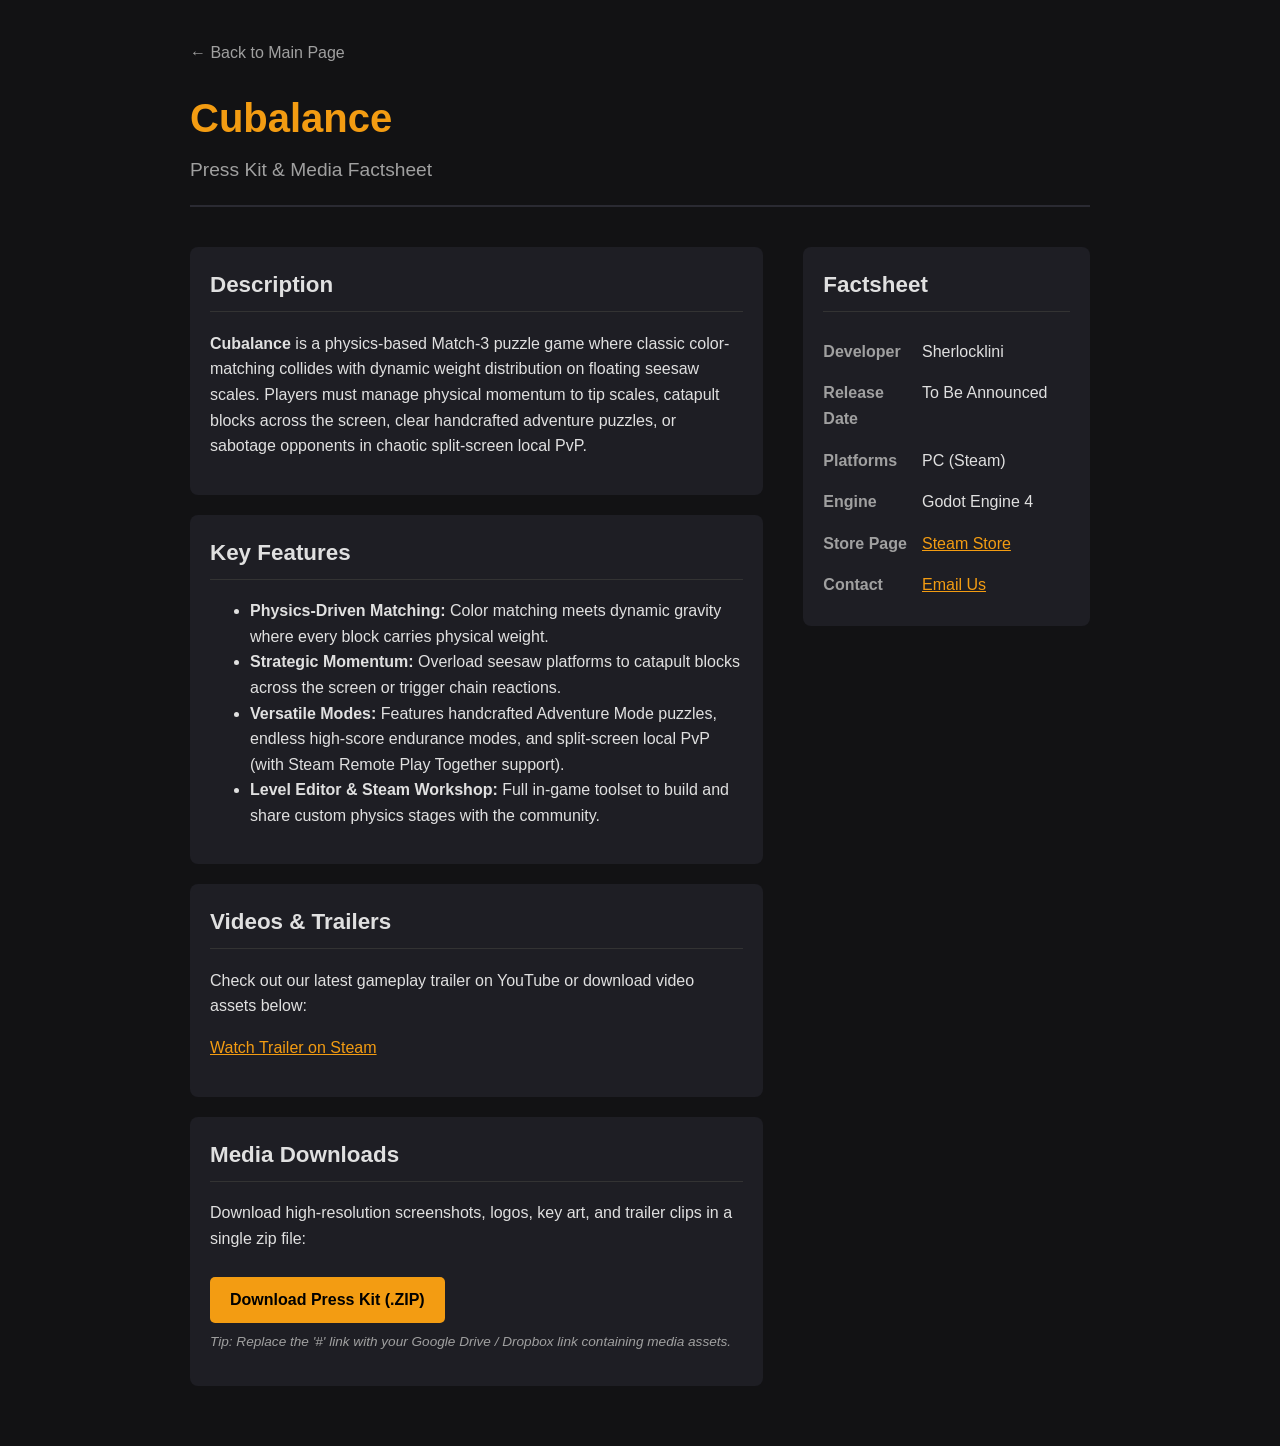
==== press.html @ 53b64dcb "Create press.html" ====
<!DOCTYPE html>
<html lang="en">
<head>
    <meta charset="UTF-8">
    <meta name="viewport" content="width=device-width, initial-scale=1.0">
    <title>Cubalance - Press Kit</title>
    <style>
        :root {
            --bg-color: #121214;
            --card-bg: #1e1e24;
            --accent-color: #f39c12;
            --text-color: #e0e0e0;
            --text-muted: #a0a0a0;
        }

        body {
            font-family: -apple-system, BlinkMacSystemFont, "Segoe UI", Roboto, Helvetica, Arial, sans-serif;
            background-color: var(--bg-color);
            color: var(--text-color);
            margin: 0;
            padding: 0;
            line-height: 1.6;
        }

        .container {
            max-width: 900px;
            margin: 0 auto;
            padding: 40px 20px;
        }

        header {
            border-bottom: 2px solid #2a2a32;
            padding-bottom: 20px;
            margin-bottom: 40px;
        }

        h1 {
            font-size: 2.5rem;
            margin: 0;
            color: var(--accent-color);
        }

        .subtitle {
            font-size: 1.2rem;
            color: var(--text-muted);
            margin-top: 5px;
        }

        .grid {
            display: grid;
            grid-template-columns: 2fr 1fr;
            gap: 40px;
        }

        @media (max-width: 768px) {
            .grid {
                grid-template-columns: 1fr;
            }
        }

        .card {
            background-color: var(--card-bg);
            padding: 20px;
            border-radius: 8px;
            margin-bottom: 20px;
        }

        h2 {
            font-size: 1.4rem;
            border-bottom: 1px solid #333;
            padding-bottom: 8px;
            margin-top: 0;
        }

        .factsheet table {
            width: 100%;
            border-collapse: collapse;
        }

        .factsheet td {
            padding: 8px 0;
            vertical-align: top;
        }

        .factsheet td:first-child {
            font-weight: bold;
            color: var(--text-muted);
            width: 40%;
        }

        .button {
            display: inline-block;
            background-color: var(--accent-color);
            color: #000;
            padding: 10px 20px;
            border-radius: 5px;
            text-decoration: none;
            font-weight: bold;
            margin-top: 10px;
        }

        .button:hover {
            opacity: 0.9;
        }

        a {
            color: var(--accent-color);
        }

        .nav-back {
            margin-bottom: 20px;
            display: inline-block;
            text-decoration: none;
            color: var(--text-muted);
        }
    </style>
</head>
<body>

<div class="container">
    <a href="index.html" class="nav-back">← Back to Main Page</a>

    <header>
        <h1>Cubalance</h1>
        <div class="subtitle">Press Kit & Media Factsheet</div>
    </header>

    <div class="grid">
        <!-- Main Content -->
        <main>
            <section class="card">
                <h2>Description</h2>
                <p>
                    <strong>Cubalance</strong> is a physics-based Match-3 puzzle game where classic color-matching collides with dynamic weight distribution on floating seesaw scales. Players must manage physical momentum to tip scales, catapult blocks across the screen, clear handcrafted adventure puzzles, or sabotage opponents in chaotic split-screen local PvP.
                </p>
            </section>

            <section class="card">
                <h2>Key Features</h2>
                <ul>
                    <li><strong>Physics-Driven Matching:</strong> Color matching meets dynamic gravity where every block carries physical weight.</li>
                    <li><strong>Strategic Momentum:</strong> Overload seesaw platforms to catapult blocks across the screen or trigger chain reactions.</li>
                    <li><strong>Versatile Modes:</strong> Features handcrafted Adventure Mode puzzles, endless high-score endurance modes, and split-screen local PvP (with Steam Remote Play Together support).</li>
                    <li><strong>Level Editor & Steam Workshop:</strong> Full in-game toolset to build and share custom physics stages with the community.</li>
                </ul>
            </section>

            <section class="card">
                <h2>Videos & Trailers</h2>
                <p>Check out our latest gameplay trailer on YouTube or download video assets below:</p>
                <!-- Replace with your YouTube embed code or trailer link -->
                <p><a href="https://store.steampowered.com/app/YOUR_APP_ID" target="_blank">Watch Trailer on Steam</a></p>
            </section>

            <section class="card">
                <h2>Media Downloads</h2>
                <p>Download high-resolution screenshots, logos, key art, and trailer clips in a single zip file:</p>
                <a href="#" class="button">Download Press Kit (.ZIP)</a>
                <p style="font-size: 0.85rem; color: var(--text-muted); margin-top: 8px;">
                    <em>Tip: Replace the '#' link with your Google Drive / Dropbox link containing media assets.</em>
                </p>
            </section>
        </main>

        <!-- Sidebar / Factsheet -->
        <aside>
            <section class="card factsheet">
                <h2>Factsheet</h2>
                <table>
                    <tr>
                        <td>Developer</td>
                        <td>Sherlocklini</td>
                    </tr>
                    <tr>
                        <td>Release Date</td>
                        <td>To Be Announced</td>
                    </tr>
                    <tr>
                        <td>Platforms</td>
                        <td>PC (Steam)</td>
                    </tr>
                    <tr>
                        <td>Engine</td>
                        <td>Godot Engine 4</td>
                    </tr>
                    <tr>
                        <td>Store Page</td>
                        <td><a href="https://store.steampowered.com/app/YOUR_APP_ID" target="_blank">Steam Store</a></td>
                    </tr>
                    <tr>
                        <td>Contact</td>
                        <td><a href="mailto:your-email@domain.com">Email Us</a></td>
                    </tr>
                </table>
            </section>
        </aside>
    </div>
</div>

</body>
</html>
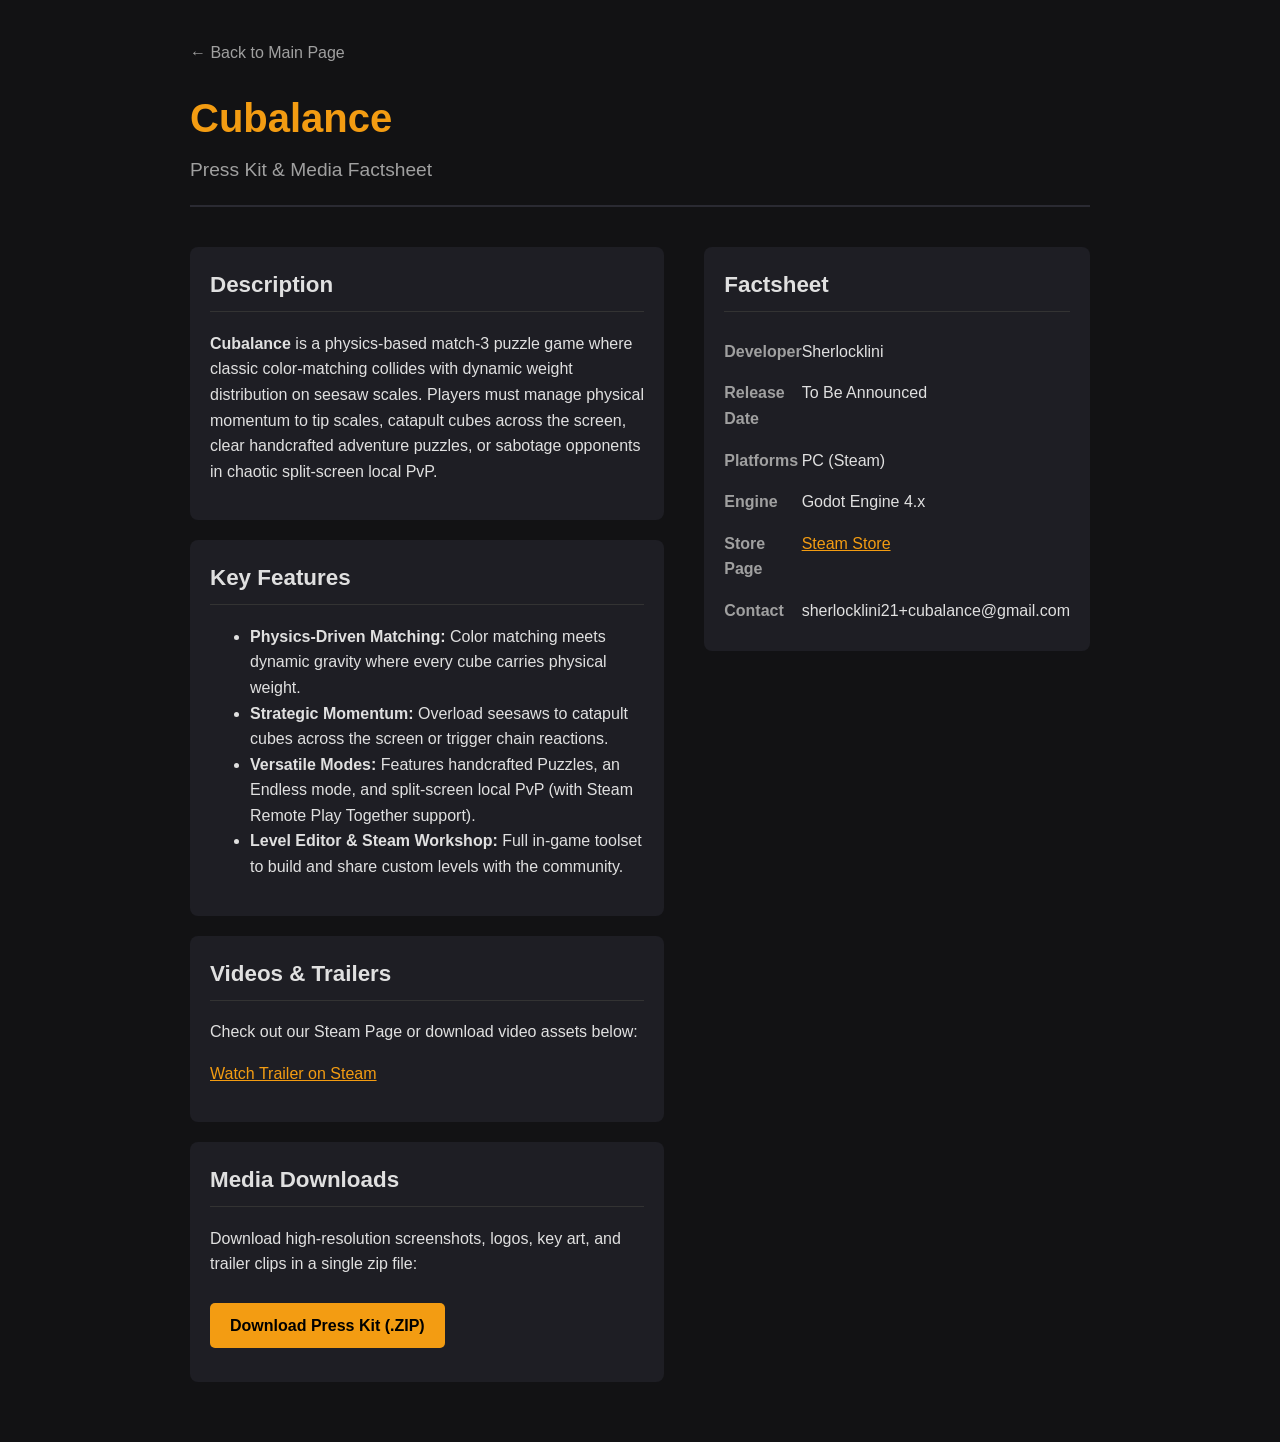
==== commit 8fa6886d: "Update press.html" ====
--- a/press.html
+++ b/press.html
@@ -131,33 +131,32 @@
             <section class="card">
                 <h2>Description</h2>
                 <p>
-                    <strong>Cubalance</strong> is a physics-based Match-3 puzzle game where classic color-matching collides with dynamic weight distribution on floating seesaw scales. Players must manage physical momentum to tip scales, catapult blocks across the screen, clear handcrafted adventure puzzles, or sabotage opponents in chaotic split-screen local PvP.
+                    <strong>Cubalance</strong> is a physics-based match-3 puzzle game where classic color-matching collides with dynamic weight distribution on seesaw scales. Players must manage physical momentum to tip scales, catapult cubes across the screen, clear handcrafted adventure puzzles, or sabotage opponents in chaotic split-screen local PvP.
                 </p>
             </section>
 
             <section class="card">
                 <h2>Key Features</h2>
                 <ul>
-                    <li><strong>Physics-Driven Matching:</strong> Color matching meets dynamic gravity where every block carries physical weight.</li>
-                    <li><strong>Strategic Momentum:</strong> Overload seesaw platforms to catapult blocks across the screen or trigger chain reactions.</li>
-                    <li><strong>Versatile Modes:</strong> Features handcrafted Adventure Mode puzzles, endless high-score endurance modes, and split-screen local PvP (with Steam Remote Play Together support).</li>
-                    <li><strong>Level Editor & Steam Workshop:</strong> Full in-game toolset to build and share custom physics stages with the community.</li>
+                    <li><strong>Physics-Driven Matching:</strong> Color matching meets dynamic gravity where every cube carries physical weight.</li>
+                    <li><strong>Strategic Momentum:</strong> Overload seesaws to catapult cubes across the screen or trigger chain reactions.</li>
+                    <li><strong>Versatile Modes:</strong> Features handcrafted Puzzles, an Endless mode, and split-screen local PvP (with Steam Remote Play Together support).</li>
+                    <li><strong>Level Editor & Steam Workshop:</strong> Full in-game toolset to build and share custom levels with the community.</li>
                 </ul>
             </section>
 
             <section class="card">
                 <h2>Videos & Trailers</h2>
-                <p>Check out our latest gameplay trailer on YouTube or download video assets below:</p>
+                <p>Check out our Steam Page or download video assets below:</p>
                 <!-- Replace with your YouTube embed code or trailer link -->
-                <p><a href="https://store.steampowered.com/app/YOUR_APP_ID" target="_blank">Watch Trailer on Steam</a></p>
+                <p><a href="https://store.steampowered.com/app/4637020/Cubalance/" target="_blank">Watch Trailer on Steam</a></p>
             </section>
 
             <section class="card">
                 <h2>Media Downloads</h2>
                 <p>Download high-resolution screenshots, logos, key art, and trailer clips in a single zip file:</p>
-                <a href="#" class="button">Download Press Kit (.ZIP)</a>
+                <a href="https://drive.google.com/drive/folders/1h6RiJRu1Ox7Ek_W4Qe_KQ20YLtBrYkvw?usp=sharing" class="button">Download Press Kit (.ZIP)</a>
                 <p style="font-size: 0.85rem; color: var(--text-muted); margin-top: 8px;">
-                    <em>Tip: Replace the '#' link with your Google Drive / Dropbox link containing media assets.</em>
                 </p>
             </section>
         </main>
@@ -181,15 +180,15 @@
                     </tr>
                     <tr>
                         <td>Engine</td>
-                        <td>Godot Engine 4</td>
+                        <td>Godot Engine 4.x</td>
                     </tr>
                     <tr>
                         <td>Store Page</td>
-                        <td><a href="https://store.steampowered.com/app/YOUR_APP_ID" target="_blank">Steam Store</a></td>
+                        <td><a href="https://store.steampowered.com/app/4637020/Cubalance/" target="_blank">Steam Store</a></td>
                     </tr>
                     <tr>
                         <td>Contact</td>
-                        <td><a href="mailto:your-email@domain.com">Email Us</a></td>
+                        <td>sherlocklini21+cubalance@gmail.com</td>
                     </tr>
                 </table>
             </section>
